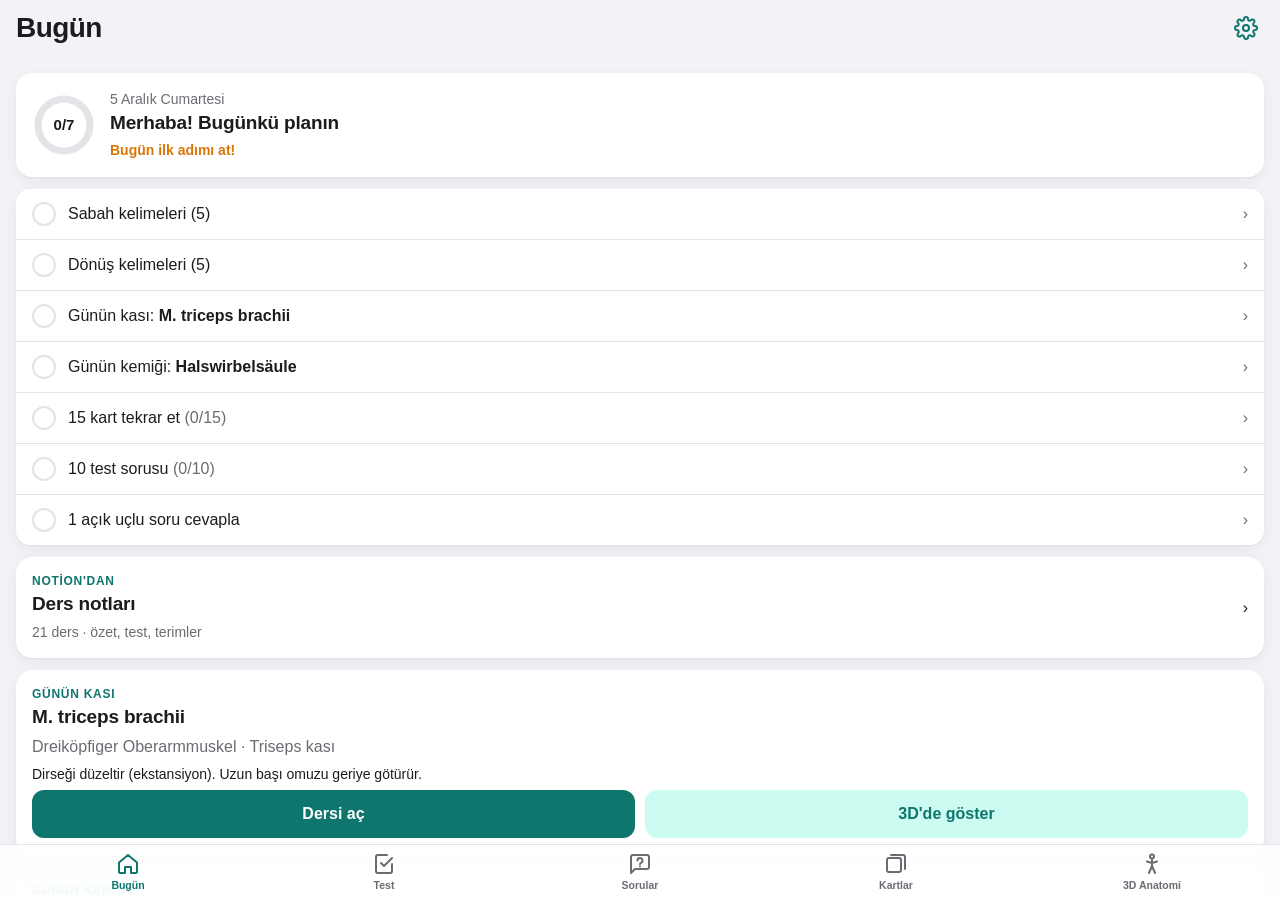
==== index.html @ 03047aaa "3D: "Noktayı bul" quiz for pelvis/hip landmarks Tap the bone where a Knochenpunkt is (or where a mus" ====
<!doctype html>
<html lang="tr">
<head>
  <meta charset="utf-8">
  <meta name="viewport" content="width=device-width, initial-scale=1, viewport-fit=cover, user-scalable=no">
  <meta http-equiv="Content-Security-Policy" content="default-src 'self'; script-src 'self' 'sha256-IMakL3k+yyH0KWQ4RUAc4AlYeCmgJV2nryHjf2/BaOg=' 'wasm-unsafe-eval'; worker-src 'self' blob:; connect-src 'self' https://api.notion.com; img-src 'self' data: blob:; style-src 'self' 'unsafe-inline'; object-src 'none'; base-uri 'none'; form-action 'none'">
  <meta name="referrer" content="no-referrer">
  <title>FizyoLern</title>
  <meta name="description" content="Günlük fizyoterapi çalışması: testler, açık uçlu sorular, kelime kartları ve 3D anatomi.">
  <meta name="theme-color" content="#0f766e">
  <meta name="apple-mobile-web-app-capable" content="yes">
  <meta name="mobile-web-app-capable" content="yes">
  <meta name="apple-mobile-web-app-status-bar-style" content="black-translucent">
  <meta name="apple-mobile-web-app-title" content="FizyoLern">
  <link rel="apple-touch-icon" href="icons/icon-180.png">
  <link rel="icon" type="image/png" href="icons/icon-192.png">
  <link rel="manifest" href="manifest.webmanifest">
  <link rel="stylesheet" href="css/style.css">
  <script type="importmap">
    { "imports": { "three": "./vendor/three.module.min.js" } }
  </script>
</head>
<body>
  <div id="app">
    <header class="topbar">
      <button class="icon-btn" id="backBtn" aria-label="Geri" hidden>
        <svg viewBox="0 0 24 24"><path d="M15 5l-7 7 7 7" /></svg>
      </button>
      <h1 id="title">Bugün</h1>
      <button class="icon-btn" id="settingsBtn" aria-label="Ayarlar">
        <svg viewBox="0 0 24 24"><circle cx="12" cy="12" r="3" /><path d="M19.4 15a1.7 1.7 0 0 0 .3 1.8l.1.1a2 2 0 1 1-2.8 2.8l-.1-.1a1.7 1.7 0 0 0-1.8-.3 1.7 1.7 0 0 0-1 1.5V21a2 2 0 1 1-4 0v-.1a1.7 1.7 0 0 0-1.1-1.5 1.7 1.7 0 0 0-1.8.3l-.1.1a2 2 0 1 1-2.8-2.8l.1-.1a1.7 1.7 0 0 0 .3-1.8 1.7 1.7 0 0 0-1.5-1H3a2 2 0 1 1 0-4h.1a1.7 1.7 0 0 0 1.5-1.1 1.7 1.7 0 0 0-.3-1.8l-.1-.1a2 2 0 1 1 2.8-2.8l.1.1a1.7 1.7 0 0 0 1.8.3H9a1.7 1.7 0 0 0 1-1.5V3a2 2 0 1 1 4 0v.1a1.7 1.7 0 0 0 1 1.5 1.7 1.7 0 0 0 1.8-.3l.1-.1a2 2 0 1 1 2.8 2.8l-.1.1a1.7 1.7 0 0 0-.3 1.8V9a1.7 1.7 0 0 0 1.5 1H21a2 2 0 1 1 0 4h-.1a1.7 1.7 0 0 0-1.5 1z" /></svg>
      </button>
    </header>

    <main id="view"></main>

    <!-- 3D-Ansicht bleibt im DOM, damit der WebGL-Kontext erhalten bleibt -->
    <section id="view3d" hidden>
      <div id="canvas3d"></div>
      <div class="hud-top">
        <div class="search-wrap">
          <input id="search3d" type="search" placeholder="Kas, kemik, eklem ara…" autocomplete="off">
          <div id="searchResults" class="search-results" hidden></div>
        </div>
        <div class="chips">
          <button class="chip on" data-layer="bone">Kemik</button>
          <button class="chip on" data-layer="muscle">Kas</button>
          <button class="chip" data-layer="joint">Eklem</button>
          <button class="chip" id="lmBtn">Noktalar</button>
          <button class="chip" id="isolateBtn">İzole</button>
          <button class="chip" id="pqBtn">🎯 Noktayı bul</button>
        </div>
        <div class="chips depth-chips">
          <span class="depth-label">Katman</span>
          <button class="chip on" data-depth="1">Yüzey</button>
          <button class="chip" data-depth="2">Orta</button>
          <button class="chip" data-depth="3">Derin</button>
        </div>
        <label class="slider">Kas opaklığı
          <input id="opacity3d" type="range" min="0" max="1" step="0.05" value="1">
        </label>
        <button class="chip focus-exit" id="focusExitBtn">← Tüm vücut</button>
      </div>
      <div class="hud-side">
        <button class="mini" data-view="front">Ön</button>
        <button class="mini" data-view="back">Arka</button>
        <button class="mini" data-view="left">Yan</button>
        <button class="mini" id="resetView">⟲</button>
      </div>
      <div id="sheet3d" class="sheet" hidden></div>
      <div id="hint3d" class="hint3d">Döndürmek için sürükle · yakınlaştırmak için iki parmak · seçmek için dokun</div>
    </section>

    <nav class="tabbar">
      <a href="#/bugun" data-tab="bugun">
        <svg viewBox="0 0 24 24"><path d="M3 10.5L12 3l9 7.5V20a1 1 0 0 1-1 1h-5v-6H9v6H4a1 1 0 0 1-1-1z" /></svg>
        <span>Bugün</span>
      </a>
      <a href="#/test" data-tab="test">
        <svg viewBox="0 0 24 24"><path d="M9 11l3 3 8-8" /><path d="M20 12v7a2 2 0 0 1-2 2H6a2 2 0 0 1-2-2V5a2 2 0 0 1 2-2h9" /></svg>
        <span>Test</span>
      </a>
      <a href="#/sorular" data-tab="sorular">
        <svg viewBox="0 0 24 24"><path d="M21 15a2 2 0 0 1-2 2H7l-4 4V5a2 2 0 0 1 2-2h14a2 2 0 0 1 2 2z" /><path d="M9.5 8.5a2.5 2.5 0 1 1 3.5 2.3c-.6.3-1 .8-1 1.5" /><path d="M12 14.5h.01" /></svg>
        <span>Sorular</span>
      </a>
      <a href="#/kartlar" data-tab="kartlar">
        <svg viewBox="0 0 24 24"><rect x="3" y="6" width="14" height="14" rx="2" /><path d="M7 3h12a2 2 0 0 1 2 2v12" /></svg>
        <span>Kartlar</span>
      </a>
      <a href="#/3d" data-tab="3d">
        <svg viewBox="0 0 24 24"><circle cx="12" cy="4.5" r="2" /><path d="M12 7v7M7 9.5l5 1.5 5-1.5M9 21l3-7 3 7" /></svg>
        <span>3D Anatomi</span>
      </a>
    </nav>
  </div>

  <script type="module" src="js/app.js"></script>
</body>
</html>
---- css/style.css ----
:root {
  --bg: #f2f2f7;
  --card: #ffffff;
  --text: #1c1c1e;
  --muted: #6b6b73;
  --line: #e3e3e8;
  --accent: #0f766e;
  --accent-soft: #ccfbf1;
  --good: #16a34a;
  --good-soft: #dcfce7;
  --bad: #dc2626;
  --bad-soft: #fee2e2;
  --warn: #d97706;
  --warn-soft: #fef3c7;
  --muscle: #b8383b;
  --bone: #c9b48a;
  --joint: #3b82f6;
  --shadow: 0 1px 2px rgba(0, 0, 0, .05), 0 4px 16px rgba(0, 0, 0, .05);
  --tabbar-h: 56px;
  --safe-b: env(safe-area-inset-bottom, 0px);
  --safe-t: env(safe-area-inset-top, 0px);
  color-scheme: light dark;
}
@media (prefers-color-scheme: dark) {
  :root {
    --bg: #000000;
    --card: #1c1c1e;
    --text: #f2f2f7;
    --muted: #98989f;
    --line: #2c2c2e;
    --accent: #2dd4bf;
    --accent-soft: #134e4a;
    --good: #4ade80;
    --good-soft: #14532d;
    --bad: #f87171;
    --bad-soft: #450a0a;
    --warn: #fbbf24;
    --warn-soft: #451a03;
    --shadow: none;
  }
}

* { box-sizing: border-box; -webkit-tap-highlight-color: transparent; }
[hidden] { display: none !important; }
html, body { margin: 0; height: 100%; background: var(--bg); color: var(--text); }
body {
  font: 16px/1.45 -apple-system, BlinkMacSystemFont, "SF Pro Text", "Segoe UI", Roboto, sans-serif;
  -webkit-font-smoothing: antialiased;
  overscroll-behavior: none;
}
button { font: inherit; color: inherit; }
#app { height: 100%; display: flex; flex-direction: column; }

/* ───── Kopfzeile ───── */
.topbar {
  display: flex; align-items: center; gap: 8px;
  padding: calc(var(--safe-t) + 8px) 16px 8px;
  background: color-mix(in srgb, var(--bg) 85%, transparent);
  backdrop-filter: blur(20px); -webkit-backdrop-filter: blur(20px);
  position: sticky; top: 0; z-index: 20;
}
.topbar h1 { flex: 1; margin: 0; font-size: 28px; font-weight: 800; letter-spacing: -.02em; }
.icon-btn { border: 0; background: none; padding: 6px; border-radius: 10px; display: grid; place-items: center; cursor: pointer; }
.icon-btn svg, .tabbar svg { width: 24px; height: 24px; fill: none; stroke: currentColor; stroke-width: 2; stroke-linecap: round; stroke-linejoin: round; }
.icon-btn { color: var(--accent); }

main#view {
  flex: 1; overflow-y: auto; -webkit-overflow-scrolling: touch;
  padding: 4px 16px calc(var(--tabbar-h) + var(--safe-b) + 24px);
}

/* ───── Tabbar ───── */
.tabbar {
  position: fixed; left: 0; right: 0; bottom: 0; z-index: 30;
  display: flex; justify-content: space-around;
  height: calc(var(--tabbar-h) + var(--safe-b)); padding-bottom: var(--safe-b);
  background: color-mix(in srgb, var(--card) 88%, transparent);
  backdrop-filter: blur(20px); -webkit-backdrop-filter: blur(20px);
  border-top: 0.5px solid var(--line);
}
.tabbar a {
  flex: 1; display: flex; flex-direction: column; align-items: center; justify-content: center; gap: 2px;
  color: var(--muted); text-decoration: none; font-size: 10.5px; font-weight: 600;
}
.tabbar a.active { color: var(--accent); }

/* ───── Karten & Elemente ───── */
.card { background: var(--card); border-radius: 16px; padding: 16px; margin: 12px 0; box-shadow: var(--shadow); }
.card h2 { margin: 0 0 4px; font-size: 19px; letter-spacing: -.01em; }
.card h3 { margin: 14px 0 4px; font-size: 13px; text-transform: uppercase; letter-spacing: .04em; color: var(--muted); }
.card p { margin: 6px 0; }
.eyebrow { font-size: 12px; font-weight: 700; text-transform: uppercase; letter-spacing: .06em; color: var(--accent); }
.muted { color: var(--muted); }
.small { font-size: 14px; }
.la { font-style: italic; color: var(--muted); }
.row { display: flex; gap: 8px; align-items: center; }
.row.wrap { flex-wrap: wrap; }
.spacer, .row .grow { flex: 1; }
.grid2 { display: grid; grid-template-columns: 1fr 1fr; gap: 10px; }

.btn {
  display: inline-flex; align-items: center; justify-content: center; gap: 6px;
  border: 0; border-radius: 12px; padding: 12px 16px; font-weight: 650; cursor: pointer;
  background: var(--accent); color: #fff; text-decoration: none; min-height: 44px;
}
@media (prefers-color-scheme: dark) { .btn { color: #042f2e; } }
.btn.block { width: 100%; }
.btn.ghost { background: var(--accent-soft); color: var(--accent); }
.btn.plain { background: var(--bg); color: var(--text); }
.btn.danger { background: var(--bad-soft); color: var(--bad); }
.btn:disabled { opacity: .45; }
.btn:active { transform: scale(.98); }

.chip, .mini {
  border: 1px solid var(--line); background: var(--card); color: var(--text);
  border-radius: 999px; padding: 6px 12px; font-size: 14px; font-weight: 600; cursor: pointer;
}
.chip.on { background: var(--accent); border-color: var(--accent); color: #fff; }
@media (prefers-color-scheme: dark) { .chip.on { color: #042f2e; } }
.chips { display: flex; gap: 6px; flex-wrap: wrap; }

.list { background: var(--card); border-radius: 14px; overflow: hidden; margin: 12px 0; box-shadow: var(--shadow); }
.list > * { display: flex; align-items: center; gap: 12px; padding: 13px 16px; border-bottom: 0.5px solid var(--line); text-decoration: none; color: inherit; background: none; border-left: 0; border-right: 0; border-top: 0; width: 100%; text-align: left; cursor: pointer; }
.list > *:last-child { border-bottom: 0; }
.list .grow { flex: 1; min-width: 0; }
.list .chev { color: var(--muted); }
.section-title { margin: 22px 4px 6px; font-size: 13px; font-weight: 700; text-transform: uppercase; letter-spacing: .05em; color: var(--muted); }

.badge { font-size: 12px; font-weight: 700; padding: 2px 8px; border-radius: 999px; background: var(--bg); color: var(--muted); white-space: nowrap; }
.badge.good { background: var(--good-soft); color: var(--good); }
.badge.bad { background: var(--bad-soft); color: var(--bad); }
.badge.warn { background: var(--warn-soft); color: var(--warn); }
.badge.muscle { background: color-mix(in srgb, var(--muscle) 18%, transparent); color: var(--muscle); }
.badge.bone { background: color-mix(in srgb, var(--bone) 30%, transparent); color: color-mix(in srgb, var(--bone) 60%, var(--text)); }
.badge.joint { background: color-mix(in srgb, var(--joint) 18%, transparent); color: var(--joint); }

/* ───── Heute ───── */
.hero { display: flex; align-items: center; gap: 14px; }
.ring { width: 64px; height: 64px; flex: none; }
.ring circle { fill: none; stroke-width: 7; }
.ring .bg { stroke: var(--line); }
.ring .fg { stroke: var(--accent); stroke-linecap: round; transition: stroke-dashoffset .6s; transform: rotate(-90deg); transform-origin: 50% 50%; }
.streak { font-size: 14px; font-weight: 700; color: var(--warn); }
.task { display: flex; align-items: center; gap: 12px; }
.check { width: 24px; height: 24px; border-radius: 50%; border: 2px solid var(--line); flex: none; display: grid; place-items: center; font-size: 14px; color: #fff; }
.check.done { background: var(--good); border-color: var(--good); }

.install { background: var(--warn-soft); color: var(--text); }

/* ───── Quiz ───── */
.progress { height: 6px; background: var(--line); border-radius: 3px; overflow: hidden; margin: 6px 0 14px; }
.progress > div { height: 100%; background: var(--accent); transition: width .3s; }
.question { font-size: 19px; font-weight: 700; line-height: 1.35; margin: 4px 0 14px; }
.opt {
  display: block; width: 100%; text-align: left; padding: 14px 16px; margin: 8px 0;
  border-radius: 14px; border: 1.5px solid var(--line); background: var(--card); cursor: pointer; font-size: 15.5px; line-height: 1.35;
}
.opt.correct { border-color: var(--good); background: var(--good-soft); }
.opt.wrong { border-color: var(--bad); background: var(--bad-soft); }
.opt:disabled { cursor: default; color: var(--text); opacity: 1; }
.explain { border-left: 3px solid var(--accent); padding: 8px 12px; background: var(--accent-soft); border-radius: 0 10px 10px 0; margin: 12px 0; font-size: 15px; }
.score { font-size: 48px; font-weight: 800; text-align: center; margin: 8px 0; }

/* ───── Offene Fragen ───── */
textarea {
  width: 100%; min-height: 160px; border-radius: 14px; border: 1.5px solid var(--line); background: var(--card);
  color: var(--text); font: inherit; padding: 12px; resize: vertical;
}
input[type=text], input[type=search], input[type=number] {
  width: 100%; border-radius: 12px; border: 1.5px solid var(--line); background: var(--card); color: var(--text);
  font: inherit; font-size: 16px; padding: 10px 12px;
}
.kw { display: inline-block; margin: 3px 4px 3px 0; padding: 3px 9px; border-radius: 999px; font-size: 13px; font-weight: 650; }
.kw.hit { background: var(--good-soft); color: var(--good); }
.kw.miss { background: var(--bad-soft); color: var(--bad); }

/* ───── Karteikarten ───── */
.flash {
  perspective: 1200px; height: 300px; margin: 14px 0; cursor: pointer;
}
.flash-inner { position: relative; width: 100%; height: 100%; transition: transform .45s; transform-style: preserve-3d; }
.flash.flipped .flash-inner { transform: rotateY(180deg); }
.face {
  position: absolute; inset: 0; backface-visibility: hidden; -webkit-backface-visibility: hidden;
  background: var(--card); border-radius: 20px; box-shadow: var(--shadow); padding: 22px;
  display: flex; flex-direction: column; align-items: center; justify-content: center; text-align: center; overflow-y: auto;
}
.face.back { transform: rotateY(180deg); }
.face .big { font-size: 26px; font-weight: 800; letter-spacing: -.01em; }
.face .sub { color: var(--muted); margin-top: 8px; font-size: 15px; }
.face .tag { position: absolute; top: 14px; left: 16px; }
.face .detail { text-align: left; font-size: 13.5px; width: 100%; }
.rate { display: grid; grid-template-columns: repeat(4, 1fr); gap: 8px; }
.rate button { border: 0; border-radius: 12px; padding: 10px 4px; font-weight: 700; font-size: 14px; cursor: pointer; }
.rate small { display: block; font-weight: 500; font-size: 11px; opacity: .75; }
.r0 { background: var(--bad-soft); color: var(--bad); }
.r1 { background: var(--warn-soft); color: var(--warn); }
.r2 { background: var(--good-soft); color: var(--good); }
.r3 { background: var(--accent-soft); color: var(--accent); }

/* ───── Lektion ───── */
.facts dt { font-size: 12px; font-weight: 700; text-transform: uppercase; letter-spacing: .05em; color: var(--muted); margin-top: 12px; }
.facts dd { margin: 2px 0 0; }
.tr-box { background: var(--accent-soft); border-radius: 12px; padding: 10px 12px; margin-top: 12px; }
.klinik { background: var(--warn-soft); border-radius: 12px; padding: 10px 12px; margin-top: 12px; }

/* ───── 3D ───── */
#view3d { position: fixed; inset: 0; bottom: calc(var(--tabbar-h) + var(--safe-b)); top: calc(var(--safe-t) + 56px); z-index: 10;
  background: radial-gradient(ellipse at 50% 35%, color-mix(in srgb, var(--card) 100%, transparent), var(--bg) 75%); }
#canvas3d { position: absolute; inset: 0; touch-action: none; }
#canvas3d canvas { display: block; }
.hud-top { position: absolute; top: 4px; left: 12px; right: 12px; display: flex; flex-direction: column; gap: 8px; pointer-events: none; }
.hud-top > * { pointer-events: auto; }
.search-wrap { position: relative; }
.search-results { position: absolute; top: 46px; left: 0; right: 0; max-height: 45vh; overflow-y: auto; z-index: 5; margin: 0; }
.slider { font-size: 12px; font-weight: 600; color: var(--muted); display: flex; align-items: center; gap: 8px; align-self: flex-start;
  background: color-mix(in srgb, var(--card) 85%, transparent); padding: 4px 10px; border-radius: 999px; }
.slider input { width: 110px; accent-color: var(--accent); }
.hud-side { position: absolute; right: 12px; top: 150px; display: flex; flex-direction: column; gap: 6px; }
.mini { padding: 6px 10px; font-size: 13px; background: color-mix(in srgb, var(--card) 88%, transparent); }
.hint3d { position: absolute; bottom: 10px; left: 0; right: 0; text-align: center; font-size: 12px; color: var(--muted); pointer-events: none; padding: 0 16px; }
.sheet {
  position: absolute; left: 8px; right: 8px; bottom: 8px; max-height: 52%; overflow-y: auto; z-index: 6;
  background: var(--card); border-radius: 18px; padding: 14px 16px; box-shadow: 0 8px 30px rgba(0, 0, 0, .25);
}
.sheet .close { position: absolute; top: 8px; right: 10px; border: 0; background: var(--bg); border-radius: 50%; width: 30px; height: 30px; cursor: pointer; }
.sheet.collapsed .more { display: none; }

.empty { text-align: center; color: var(--muted); padding: 40px 0; }
.toast { position: fixed; left: 50%; bottom: calc(var(--tabbar-h) + var(--safe-b) + 16px); transform: translateX(-50%);
  background: var(--text); color: var(--bg); padding: 10px 16px; border-radius: 999px; font-weight: 600; font-size: 14px; z-index: 50; }

/* ───── 3D: Schichten, Fokusmodus, Beschriftungen ───── */
.depth-chips { align-items: center; }
.depth-label { font-size: 12px; font-weight: 700; color: var(--muted); margin-right: 2px; }
.focus-exit { display: none; align-self: flex-start; }
body.focus3d .focus-exit { display: inline-block; }
body.focus3d .hud-top .chips, body.focus3d .hud-top .slider, body.focus3d .search-wrap { display: none; }
.dot { display: inline-block; width: 10px; height: 10px; border-radius: 50%; margin-right: 6px; vertical-align: -1px; }
.part-chip.on { background: var(--card); color: var(--text); border-color: var(--accent); box-shadow: 0 0 0 2px var(--accent) inset; }
.labels3d { position: absolute; inset: 0; pointer-events: none; overflow: hidden; }
.lbl3d { position: absolute; left: 0; top: 0; white-space: nowrap; font-size: 11px; font-weight: 700; padding: 2px 7px; border-radius: 999px;
  background: rgba(0, 0, 0, .65); color: #fff; }
.lbl3d.lbl-o { background: #16a34a; }
.lbl3d.lbl-i { background: #2563eb; }
.lbl3d.lbl-part { background: rgba(255, 255, 255, .85); color: #111; }
.lbl3d.lbl-active { outline: 2px solid var(--accent); }

/* ───── Günün kelimeleri ───── */
.big-word { font-size: 26px; font-weight: 800; letter-spacing: -.01em; line-height: 1.3; }

/* ───── Dönüş yolu: Lesemodus ───── */
.read-card { font-size: 18px; line-height: 1.5; }
.read-card .muted { font-size: 15px; margin-top: 6px; }

/* Lücke im Lückentext: nicht umbrechen, unterstrichenes Kästchen */
.gap { display: inline-block; min-width: 3.4em; height: 1.05em; vertical-align: -0.15em; border-bottom: 2.5px solid var(--accent);
  background: color-mix(in srgb, var(--accent) 12%, transparent); border-radius: 4px 4px 0 0; white-space: nowrap; }

/* ───── Knochenpunkte, Achsen, Schritt-für-Schritt-Ansicht ───── */
.lbl3d.lbl-lm { background: #9333ea; }
.lbl3d.lbl-via { background: #d97706; }
.lbl3d.lbl-axis { color: #fff; }
.badge.landmark { background: color-mix(in srgb, #9333ea 18%, transparent); color: #9333ea; }
.stepper { display: flex; align-items: center; gap: 8px; margin: -2px 30px 8px 0; }
.stepper .count { flex: 1; text-align: center; font-weight: 700; font-size: 13px; }
.stepper .chip:disabled { opacity: .35; }
.legend { display: grid; gap: 6px; margin-top: 10px; }
.legend button { display: flex; align-items: center; gap: 4px; text-align: left; background: none; border: 0; padding: 4px 0; color: var(--text); font: inherit; font-size: 14px; }
.sheet.pq-end { max-height: 72%; }
.pq-fb { margin-top: 8px; padding: 8px 10px; border-radius: 12px; font-size: 14px; }
.pq-fb.ok { background: var(--good-soft); color: var(--good); }
.pq-fb.bad { background: var(--bad-soft); color: var(--bad); }
.pq-fb.ok .muted { color: inherit; opacity: .8; }
.lm-list { display: flex; flex-wrap: wrap; gap: 6px; margin-top: 6px; }
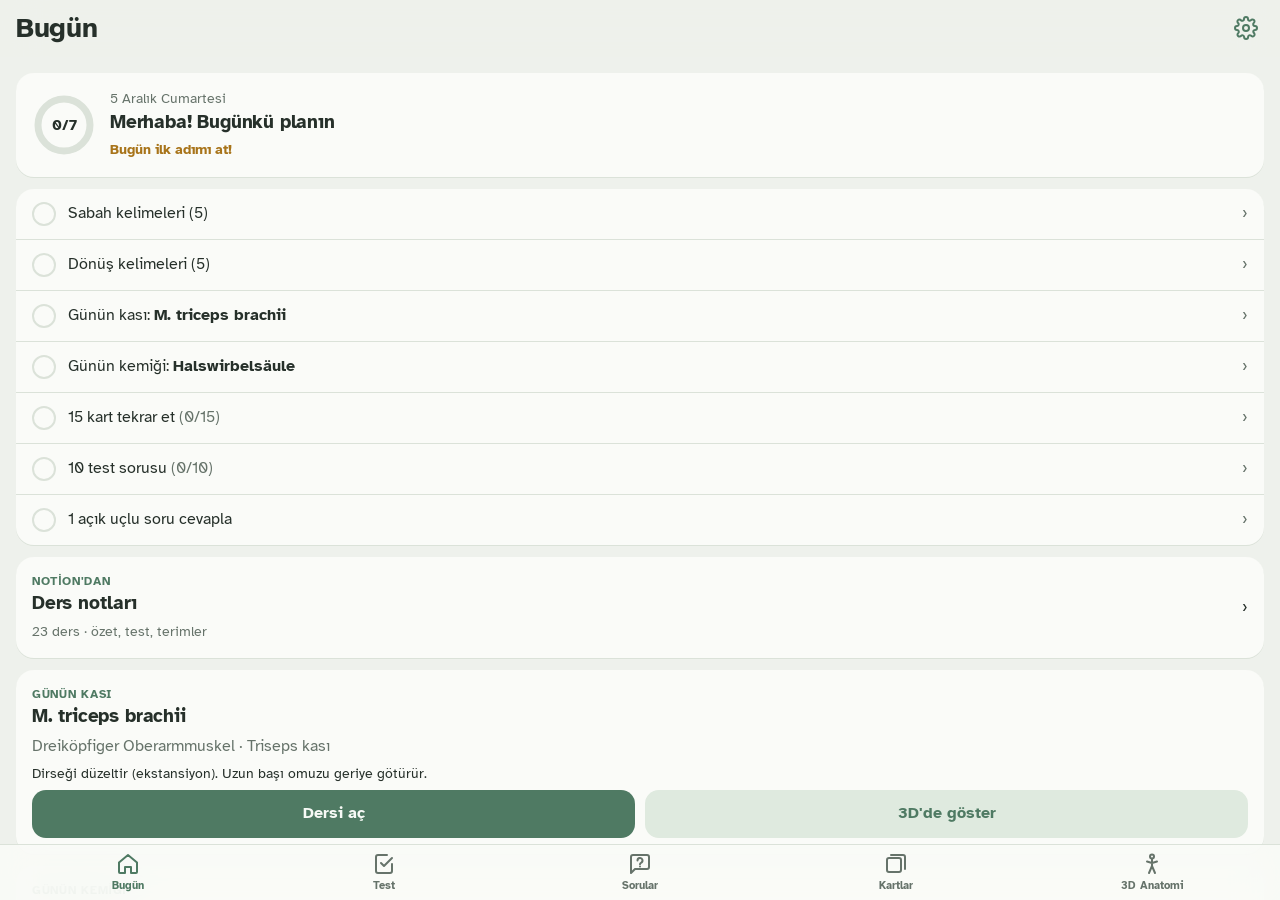
==== commit df9d43ec: "New calm theme "Adaçayı": sage colors, Atkinson Hyperlegible font (bundled, offline), flat icon, new" ====
--- a/index.html
+++ b/index.html
@@ -2,12 +2,13 @@
 <html lang="tr">
 <head>
   <meta charset="utf-8">
-  <meta name="viewport" content="width=device-width, initial-scale=1, viewport-fit=cover, user-scalable=no">
+  <meta name="viewport" content="width=device-width, initial-scale=1, viewport-fit=cover">
   <meta http-equiv="Content-Security-Policy" content="default-src 'self'; script-src 'self' 'sha256-IMakL3k+yyH0KWQ4RUAc4AlYeCmgJV2nryHjf2/BaOg=' 'wasm-unsafe-eval'; worker-src 'self' blob:; connect-src 'self' https://api.notion.com; img-src 'self' data: blob:; style-src 'self' 'unsafe-inline'; object-src 'none'; base-uri 'none'; form-action 'none'">
   <meta name="referrer" content="no-referrer">
   <title>FizyoLern</title>
   <meta name="description" content="Günlük fizyoterapi çalışması: testler, açık uçlu sorular, kelime kartları ve 3D anatomi.">
-  <meta name="theme-color" content="#0f766e">
+  <meta name="theme-color" content="#eef1ec" media="(prefers-color-scheme: light)">
+  <meta name="theme-color" content="#18201b" media="(prefers-color-scheme: dark)">
   <meta name="apple-mobile-web-app-capable" content="yes">
   <meta name="mobile-web-app-capable" content="yes">
   <meta name="apple-mobile-web-app-status-bar-style" content="black-translucent">
@@ -23,11 +24,11 @@
 <body>
   <div id="app">
     <header class="topbar">
-      <button class="icon-btn" id="backBtn" aria-label="Geri" hidden>
+      <button class="icon-btn" id="backBtn" aria-label="Geri" data-i18n-aria="aria.back" hidden>
         <svg viewBox="0 0 24 24"><path d="M15 5l-7 7 7 7" /></svg>
       </button>
       <h1 id="title">Bugün</h1>
-      <button class="icon-btn" id="settingsBtn" aria-label="Ayarlar">
+      <button class="icon-btn" id="settingsBtn" aria-label="Ayarlar" data-i18n-aria="route.ayarlar">
         <svg viewBox="0 0 24 24"><circle cx="12" cy="12" r="3" /><path d="M19.4 15a1.7 1.7 0 0 0 .3 1.8l.1.1a2 2 0 1 1-2.8 2.8l-.1-.1a1.7 1.7 0 0 0-1.8-.3 1.7 1.7 0 0 0-1 1.5V21a2 2 0 1 1-4 0v-.1a1.7 1.7 0 0 0-1.1-1.5 1.7 1.7 0 0 0-1.8.3l-.1.1a2 2 0 1 1-2.8-2.8l.1-.1a1.7 1.7 0 0 0 .3-1.8 1.7 1.7 0 0 0-1.5-1H3a2 2 0 1 1 0-4h.1a1.7 1.7 0 0 0 1.5-1.1 1.7 1.7 0 0 0-.3-1.8l-.1-.1a2 2 0 1 1 2.8-2.8l.1.1a1.7 1.7 0 0 0 1.8.3H9a1.7 1.7 0 0 0 1-1.5V3a2 2 0 1 1 4 0v.1a1.7 1.7 0 0 0 1 1.5 1.7 1.7 0 0 0 1.8-.3l.1-.1a2 2 0 1 1 2.8 2.8l-.1.1a1.7 1.7 0 0 0-.3 1.8V9a1.7 1.7 0 0 0 1.5 1H21a2 2 0 1 1 0 4h-.1a1.7 1.7 0 0 0-1.5 1z" /></svg>
       </button>
     </header>
@@ -39,58 +40,58 @@
       <div id="canvas3d"></div>
       <div class="hud-top">
         <div class="search-wrap">
-          <input id="search3d" type="search" placeholder="Kas, kemik, eklem ara…" autocomplete="off">
+          <input id="search3d" type="search" placeholder="Kas, kemik, eklem ara…" data-i18n-placeholder="hud.search" autocomplete="off">
           <div id="searchResults" class="search-results" hidden></div>
         </div>
         <div class="chips">
-          <button class="chip on" data-layer="bone">Kemik</button>
-          <button class="chip on" data-layer="muscle">Kas</button>
-          <button class="chip" data-layer="joint">Eklem</button>
-          <button class="chip" id="lmBtn">Noktalar</button>
-          <button class="chip" id="isolateBtn">İzole</button>
-          <button class="chip" id="pqBtn">🎯 Noktayı bul</button>
+          <button class="chip on" data-layer="bone" data-i18n="kind.bone">Kemik</button>
+          <button class="chip on" data-layer="muscle" data-i18n="kind.muscle">Kas</button>
+          <button class="chip" data-layer="joint" data-i18n="kind.joint">Eklem</button>
+          <button class="chip" id="lmBtn" data-i18n="hud.points">Noktalar</button>
+          <button class="chip" id="isolateBtn" data-i18n="hud.isolate">İzole</button>
+          <button class="chip" id="pqBtn" data-i18n="pq.title">🎯 Noktayı bul</button>
         </div>
         <div class="chips depth-chips">
-          <span class="depth-label">Katman</span>
-          <button class="chip on" data-depth="1">Yüzey</button>
-          <button class="chip" data-depth="2">Orta</button>
-          <button class="chip" data-depth="3">Derin</button>
+          <span class="depth-label" data-i18n="hud.layer">Katman</span>
+          <button class="chip on" data-depth="1" data-i18n="hud.surface">Yüzey</button>
+          <button class="chip" data-depth="2" data-i18n="hud.middle">Orta</button>
+          <button class="chip" data-depth="3" data-i18n="hud.deep">Derin</button>
         </div>
-        <label class="slider">Kas opaklığı
+        <label class="slider"><span data-i18n="hud.opacity">Kas opaklığı</span>
           <input id="opacity3d" type="range" min="0" max="1" step="0.05" value="1">
         </label>
-        <button class="chip focus-exit" id="focusExitBtn">← Tüm vücut</button>
+        <button class="chip focus-exit" id="focusExitBtn" data-i18n="hud.exit">← Tüm vücut</button>
       </div>
       <div class="hud-side">
-        <button class="mini" data-view="front">Ön</button>
-        <button class="mini" data-view="back">Arka</button>
-        <button class="mini" data-view="left">Yan</button>
-        <button class="mini" id="resetView">⟲</button>
+        <button class="mini" data-view="front" data-i18n="hud.front">Ön</button>
+        <button class="mini" data-view="back" data-i18n="hud.back">Arka</button>
+        <button class="mini" data-view="left" data-i18n="hud.side">Yan</button>
+        <button class="mini" id="resetView" aria-label="Görünümü sıfırla" data-i18n-aria="hud.reset">⟲</button>
       </div>
       <div id="sheet3d" class="sheet" hidden></div>
-      <div id="hint3d" class="hint3d">Döndürmek için sürükle · yakınlaştırmak için iki parmak · seçmek için dokun</div>
+      <div id="hint3d" class="hint3d" data-i18n="h3d.hint">Döndürmek için sürükle · yakınlaştırmak için iki parmak · seçmek için dokun</div>
     </section>
 
     <nav class="tabbar">
       <a href="#/bugun" data-tab="bugun">
         <svg viewBox="0 0 24 24"><path d="M3 10.5L12 3l9 7.5V20a1 1 0 0 1-1 1h-5v-6H9v6H4a1 1 0 0 1-1-1z" /></svg>
-        <span>Bugün</span>
+        <span data-i18n="route.bugun">Bugün</span>
       </a>
       <a href="#/test" data-tab="test">
         <svg viewBox="0 0 24 24"><path d="M9 11l3 3 8-8" /><path d="M20 12v7a2 2 0 0 1-2 2H6a2 2 0 0 1-2-2V5a2 2 0 0 1 2-2h9" /></svg>
-        <span>Test</span>
+        <span data-i18n="route.test">Test</span>
       </a>
       <a href="#/sorular" data-tab="sorular">
         <svg viewBox="0 0 24 24"><path d="M21 15a2 2 0 0 1-2 2H7l-4 4V5a2 2 0 0 1 2-2h14a2 2 0 0 1 2 2z" /><path d="M9.5 8.5a2.5 2.5 0 1 1 3.5 2.3c-.6.3-1 .8-1 1.5" /><path d="M12 14.5h.01" /></svg>
-        <span>Sorular</span>
+        <span data-i18n="tab.sorular">Sorular</span>
       </a>
       <a href="#/kartlar" data-tab="kartlar">
         <svg viewBox="0 0 24 24"><rect x="3" y="6" width="14" height="14" rx="2" /><path d="M7 3h12a2 2 0 0 1 2 2v12" /></svg>
-        <span>Kartlar</span>
+        <span data-i18n="route.kartlar">Kartlar</span>
       </a>
       <a href="#/3d" data-tab="3d">
         <svg viewBox="0 0 24 24"><circle cx="12" cy="4.5" r="2" /><path d="M12 7v7M7 9.5l5 1.5 5-1.5M9 21l3-7 3 7" /></svg>
-        <span>3D Anatomi</span>
+        <span data-i18n="route.3d">3D Anatomi</span>
       </a>
     </nav>
   </div>
--- a/css/style.css
+++ b/css/style.css
@@ -1,21 +1,32 @@
+/* Thema „Adaçayı“: ruhiges Salbeigrün, gebrochenes Weiß, gut lesbare Schrift (Atkinson Hyperlegible, OFL – fonts/OFL.txt) */
+@font-face { font-family: 'Atkinson Hyperlegible'; font-style: normal; font-weight: 400; font-display: swap;
+  src: url('../fonts/atkinson-hyperlegible-latin-400-normal.woff2') format('woff2'); unicode-range: U+0000-00FF,U+0131,U+0152-0153,U+02BB-02BC,U+02C6,U+02DA,U+02DC,U+0304,U+0308,U+0329,U+2000-206F,U+20AC,U+2122,U+2191,U+2193,U+2212,U+2215,U+FEFF,U+FFFD; }
+@font-face { font-family: 'Atkinson Hyperlegible'; font-style: normal; font-weight: 400; font-display: swap;
+  src: url('../fonts/atkinson-hyperlegible-latin-ext-400-normal.woff2') format('woff2'); unicode-range: U+0100-02BA,U+02BD-02C5,U+02C7-02CC,U+02CE-02D7,U+02DD-02FF,U+0304,U+0308,U+0329,U+1D00-1DBF,U+1E00-1E9F,U+1EF2-1EFF,U+2020,U+20A0-20AB,U+20AD-20C0,U+2113,U+2C60-2C7F,U+A720-A7FF; }
+@font-face { font-family: 'Atkinson Hyperlegible'; font-style: normal; font-weight: 700; font-display: swap;
+  src: url('../fonts/atkinson-hyperlegible-latin-700-normal.woff2') format('woff2'); unicode-range: U+0000-00FF,U+0131,U+0152-0153,U+02BB-02BC,U+02C6,U+02DA,U+02DC,U+0304,U+0308,U+0329,U+2000-206F,U+20AC,U+2122,U+2191,U+2193,U+2212,U+2215,U+FEFF,U+FFFD; }
+@font-face { font-family: 'Atkinson Hyperlegible'; font-style: normal; font-weight: 700; font-display: swap;
+  src: url('../fonts/atkinson-hyperlegible-latin-ext-700-normal.woff2') format('woff2'); unicode-range: U+0100-02BA,U+02BD-02C5,U+02C7-02CC,U+02CE-02D7,U+02DD-02FF,U+0304,U+0308,U+0329,U+1D00-1DBF,U+1E00-1E9F,U+1EF2-1EFF,U+2020,U+20A0-20AB,U+20AD-20C0,U+2113,U+2C60-2C7F,U+A720-A7FF; }
+
 :root {
-  --bg: #f2f2f7;
-  --card: #ffffff;
-  --text: #1c1c1e;
-  --muted: #6b6b73;
-  --line: #e3e3e8;
-  --accent: #0f766e;
-  --accent-soft: #ccfbf1;
-  --good: #16a34a;
-  --good-soft: #dcfce7;
-  --bad: #dc2626;
-  --bad-soft: #fee2e2;
-  --warn: #d97706;
-  --warn-soft: #fef3c7;
+  --bg: #eef1ec;
+  --card: #fafbf8;
+  --text: #26302a;
+  --muted: #66736a;
+  --line: #dbe2d9;
+  --accent: #4f7a63;
+  --accent-soft: #dfeadf;
+  --on-accent: #f7faf6;
+  --good: #3f7d55;
+  --good-soft: #dfeee2;
+  --bad: #b4513f;
+  --bad-soft: #f6e3dd;
+  --warn: #a8741a;
+  --warn-soft: #f5ead3;
   --muscle: #b8383b;
   --bone: #c9b48a;
   --joint: #3b82f6;
-  --shadow: 0 1px 2px rgba(0, 0, 0, .05), 0 4px 16px rgba(0, 0, 0, .05);
+  --shadow: 0 1px 0 #dbe2d9;
   --tabbar-h: 56px;
   --safe-b: env(safe-area-inset-bottom, 0px);
   --safe-t: env(safe-area-inset-top, 0px);
@@ -23,19 +34,20 @@
 }
 @media (prefers-color-scheme: dark) {
   :root {
-    --bg: #000000;
-    --card: #1c1c1e;
-    --text: #f2f2f7;
-    --muted: #98989f;
-    --line: #2c2c2e;
-    --accent: #2dd4bf;
-    --accent-soft: #134e4a;
-    --good: #4ade80;
-    --good-soft: #14532d;
-    --bad: #f87171;
-    --bad-soft: #450a0a;
-    --warn: #fbbf24;
-    --warn-soft: #451a03;
+    --bg: #18201b;
+    --card: #212b25;
+    --text: #e3ebe4;
+    --muted: #96a59a;
+    --line: #2f3b33;
+    --accent: #8dbb9f;
+    --accent-soft: #263a2e;
+    --on-accent: #18201b;
+    --good: #8dc79f;
+    --good-soft: #233a2b;
+    --bad: #e3907e;
+    --bad-soft: #3d2420;
+    --warn: #e0b56a;
+    --warn-soft: #3a2f1b;
     --shadow: none;
   }
 }
@@ -44,7 +56,7 @@
 [hidden] { display: none !important; }
 html, body { margin: 0; height: 100%; background: var(--bg); color: var(--text); }
 body {
-  font: 16px/1.45 -apple-system, BlinkMacSystemFont, "SF Pro Text", "Segoe UI", Roboto, sans-serif;
+  font: 16px/1.45 "Atkinson Hyperlegible", -apple-system, BlinkMacSystemFont, "Segoe UI", Roboto, sans-serif;
   -webkit-font-smoothing: antialiased;
   overscroll-behavior: none;
 }
@@ -59,7 +71,7 @@
   backdrop-filter: blur(20px); -webkit-backdrop-filter: blur(20px);
   position: sticky; top: 0; z-index: 20;
 }
-.topbar h1 { flex: 1; margin: 0; font-size: 28px; font-weight: 800; letter-spacing: -.02em; }
+.topbar h1 { flex: 1; margin: 0; font-size: 28px; font-weight: 700; letter-spacing: -.01em; }
 .icon-btn { border: 0; background: none; padding: 6px; border-radius: 10px; display: grid; place-items: center; cursor: pointer; }
 .icon-btn svg, .tabbar svg { width: 24px; height: 24px; fill: none; stroke: currentColor; stroke-width: 2; stroke-linecap: round; stroke-linejoin: round; }
 .icon-btn { color: var(--accent); }
@@ -85,7 +97,7 @@
 .tabbar a.active { color: var(--accent); }
 
 /* ───── Karten & Elemente ───── */
-.card { background: var(--card); border-radius: 16px; padding: 16px; margin: 12px 0; box-shadow: var(--shadow); }
+.card { background: var(--card); border-radius: 18px; padding: 16px; margin: 12px 0; box-shadow: var(--shadow); }
 .card h2 { margin: 0 0 4px; font-size: 19px; letter-spacing: -.01em; }
 .card h3 { margin: 14px 0 4px; font-size: 13px; text-transform: uppercase; letter-spacing: .04em; color: var(--muted); }
 .card p { margin: 6px 0; }
@@ -100,10 +112,9 @@
 
 .btn {
   display: inline-flex; align-items: center; justify-content: center; gap: 6px;
-  border: 0; border-radius: 12px; padding: 12px 16px; font-weight: 650; cursor: pointer;
-  background: var(--accent); color: #fff; text-decoration: none; min-height: 44px;
-}
-@media (prefers-color-scheme: dark) { .btn { color: #042f2e; } }
+  border: 0; border-radius: 14px; padding: 12px 16px; font-weight: 700; cursor: pointer;
+  background: var(--accent); color: var(--on-accent); text-decoration: none; min-height: 44px;
+}
 .btn.block { width: 100%; }
 .btn.ghost { background: var(--accent-soft); color: var(--accent); }
 .btn.plain { background: var(--bg); color: var(--text); }
@@ -115,11 +126,10 @@
   border: 1px solid var(--line); background: var(--card); color: var(--text);
   border-radius: 999px; padding: 6px 12px; font-size: 14px; font-weight: 600; cursor: pointer;
 }
-.chip.on { background: var(--accent); border-color: var(--accent); color: #fff; }
-@media (prefers-color-scheme: dark) { .chip.on { color: #042f2e; } }
+.chip.on { background: var(--accent); border-color: var(--accent); color: var(--on-accent); }
 .chips { display: flex; gap: 6px; flex-wrap: wrap; }
 
-.list { background: var(--card); border-radius: 14px; overflow: hidden; margin: 12px 0; box-shadow: var(--shadow); }
+.list { background: var(--card); border-radius: 18px; overflow: hidden; margin: 12px 0; box-shadow: var(--shadow); }
 .list > * { display: flex; align-items: center; gap: 12px; padding: 13px 16px; border-bottom: 0.5px solid var(--line); text-decoration: none; color: inherit; background: none; border-left: 0; border-right: 0; border-top: 0; width: 100%; text-align: left; cursor: pointer; }
 .list > *:last-child { border-bottom: 0; }
 .list .grow { flex: 1; min-width: 0; }
@@ -142,7 +152,7 @@
 .ring .fg { stroke: var(--accent); stroke-linecap: round; transition: stroke-dashoffset .6s; transform: rotate(-90deg); transform-origin: 50% 50%; }
 .streak { font-size: 14px; font-weight: 700; color: var(--warn); }
 .task { display: flex; align-items: center; gap: 12px; }
-.check { width: 24px; height: 24px; border-radius: 50%; border: 2px solid var(--line); flex: none; display: grid; place-items: center; font-size: 14px; color: #fff; }
+.check { width: 24px; height: 24px; border-radius: 50%; border: 2px solid var(--line); flex: none; display: grid; place-items: center; font-size: 14px; color: var(--on-accent); }
 .check.done { background: var(--good); border-color: var(--good); }
 
 .install { background: var(--warn-soft); color: var(--text); }
@@ -166,7 +176,7 @@
   width: 100%; min-height: 160px; border-radius: 14px; border: 1.5px solid var(--line); background: var(--card);
   color: var(--text); font: inherit; padding: 12px; resize: vertical;
 }
-input[type=text], input[type=search], input[type=number] {
+input[type=text], input[type=search], input[type=number], input[type=password] {
   width: 100%; border-radius: 12px; border: 1.5px solid var(--line); background: var(--card); color: var(--text);
   font: inherit; font-size: 16px; padding: 10px 12px;
 }
@@ -190,6 +200,10 @@
 .face .sub { color: var(--muted); margin-top: 8px; font-size: 15px; }
 .face .tag { position: absolute; top: 14px; left: 16px; }
 .face .detail { text-align: left; font-size: 13.5px; width: 100%; }
+/* Ters kartlar: lange Muskellisten oben beginnen (zentriert würde der Anfang beim Scrollen abgeschnitten) */
+.face.back.multi { justify-content: flex-start; }
+.rv-list { margin: 8px 0; padding-left: 20px; line-height: 1.45; }
+.rv-pick { display: flex; flex-wrap: wrap; gap: 6px; margin-bottom: 10px; }
 .rate { display: grid; grid-template-columns: repeat(4, 1fr); gap: 8px; }
 .rate button { border: 0; border-radius: 12px; padding: 10px 4px; font-weight: 700; font-size: 14px; cursor: pointer; }
 .rate small { display: block; font-weight: 500; font-size: 11px; opacity: .75; }
@@ -273,3 +287,71 @@
 .pq-fb.bad { background: var(--bad-soft); color: var(--bad); }
 .pq-fb.ok .muted { color: inherit; opacity: .8; }
 .lm-list { display: flex; flex-wrap: wrap; gap: 6px; margin-top: 6px; }
+/* ───── Sınav geri sayımı + Deneme sınavı ───── */
+.exam-card.soon { border: 2px solid var(--warn); }
+.exam-card h2 { margin: 2px 0; }
+.list > button { font: inherit; color: var(--text); }
+.mock-head { position: sticky; top: 0; z-index: 2; background: var(--bg); padding: 4px 0; }
+.mock-timer { font-weight: 800; font-variant-numeric: tabular-nums; font-size: 17px; }
+.mock-timer.low { color: var(--bad); }
+.mock-nav { display: grid; grid-template-columns: repeat(9, 1fr); gap: 5px; margin-top: 6px; }
+.mock-nav button { aspect-ratio: 1; min-width: 0; border-radius: 9px; border: 1.5px solid var(--line); background: var(--card); color: var(--text); font: inherit; font-size: 13px; font-weight: 700; padding: 0; cursor: pointer; }
+.mock-nav button.open { border-style: dashed; }
+.mock-nav button.done { background: var(--accent-soft); border-color: var(--accent); }
+.mock-nav button.on { outline: 2.5px solid var(--accent); outline-offset: 1px; }
+.opt.picked { border-color: var(--accent); background: var(--accent-soft); color: var(--text); }
+.mock-topic { margin: 8px 0; }
+.mock-topic .progress { margin: 4px 0 0; }
+
+/* Sözlü sınav + 🔊 Aussprache */
+.say-btn { display: inline-flex; align-items: center; justify-content: center; width: 32px; height: 32px; min-width: 32px; padding: 0; margin-left: 4px;
+  border: 0; border-radius: 999px; background: var(--accent-soft); font-size: 15px; line-height: 1; vertical-align: middle; cursor: pointer; }
+.say-btn.off { opacity: .4; }
+.face .say-btn { margin: 10px auto 0; }
+.examiner { background: var(--card); border-radius: 16px; padding: 14px; margin: 10px 0; border-left: 4px solid var(--accent); }
+.examiner-who { font-weight: 750; font-size: 14px; color: var(--muted); }
+.examiner-q { font-size: 18px; font-weight: 650; margin-top: 6px; line-height: 1.4; }
+.kw.half { background: var(--warn-soft); color: var(--warn); }
+.btn.rec { background: var(--bad-soft); color: var(--bad); animation: recPulse 1.2s ease-in-out infinite; }
+@keyframes recPulse { 50% { opacity: .65; } }
+
+/* ───── Vaka çalışması (Befund-Trainer) ───── */
+.case-steps { display: flex; gap: 4px; margin: 4px 0 2px; }
+.case-steps span { flex: 1; min-width: 0; text-align: center; font-size: 11px; font-weight: 700; padding: 5px 2px; border-radius: 8px;
+  background: var(--card); color: var(--muted); white-space: nowrap; overflow: hidden; text-overflow: ellipsis; }
+.case-steps span.done { background: var(--accent-soft); color: var(--accent); }
+.case-steps span.on { background: var(--accent); color: var(--on-accent); }
+.case-text { line-height: 1.5; }
+.card details, details.card { cursor: default; }
+details.card > summary { cursor: pointer; list-style-position: inside; }
+details.card[open] > summary { margin-bottom: 6px; }
+.finding ul { margin: 8px 0 4px; padding-left: 20px; }
+.finding li { margin: 3px 0; }
+.case-ta { min-height: 84px; margin-top: 6px; font-size: 16px; }
+.case-mine { margin: 8px 0 0; padding: 8px 10px; border-radius: 10px; background: var(--bg); white-space: pre-wrap; }
+
+/* Landmark-Quiz: Ansicht-Knöpfe verdecken sonst Punkte am Rand */
+body.pq3d .hud-side { display: none; }
+/* Mindestgröße für Fingerziele (≈ 40 px) */
+.say-btn { min-width: 40px; min-height: 40px; }
+.close { min-width: 40px; min-height: 40px; }
+details > summary { min-height: 40px; display: flex; align-items: center; }
+.say-btn { width: 40px; height: 40px; flex-shrink: 0; }
+
+/* Checkliste (Lernziele): Abschnitte aufklappbar, 4 Stufen je Ziel, Fingerziele ≥ 40 px */
+.ck-link { text-decoration: none; color: inherit; margin: 6px 0; padding: 12px 16px; }
+.ck-bar { height: 8px; border-radius: 999px; background: var(--bg); overflow: hidden; margin: 10px 0 6px; }
+.ck-bar > div { height: 100%; background: var(--accent); }
+details.ck-sec { background: var(--card); border-radius: 14px; margin: 12px 0; box-shadow: var(--shadow); overflow: hidden; }
+details.ck-sec > summary { gap: 10px; padding: 12px 16px; cursor: pointer; font-weight: 700; list-style: none; }
+details.ck-sec > summary::-webkit-details-marker { display: none; }
+details.ck-sec > summary::before { content: '›'; color: var(--muted); transition: transform .2s; }
+details.ck-sec[open] > summary::before { transform: rotate(90deg); }
+.ck-item { border-top: 0.5px solid var(--line); padding: 10px 12px 12px 16px; }
+.ck-item.todo .ck-text > span[lang] { opacity: .55; }
+.ck-text { display: block; width: 100%; text-align: left; background: none; border: 0; padding: 4px 0; color: inherit; font: inherit; cursor: pointer; min-height: 40px; }
+.ck-meta { display: flex; flex-wrap: wrap; gap: 6px 10px; align-items: center; margin-top: 6px; }
+.ck-rate { display: grid; grid-template-columns: repeat(4, 1fr); gap: 6px; margin-top: 8px; }
+.ck-lv { min-height: 42px; border-radius: 12px; border: 1px solid var(--line); background: var(--bg); font-size: 22px; cursor: pointer; filter: grayscale(.6); opacity: .75; }
+.ck-lv.on { border-color: var(--accent); background: var(--accent-soft); filter: none; opacity: 1; box-shadow: 0 0 0 2px var(--accent) inset; }
+.ck-more { margin-top: 10px; display: grid; gap: 8px; }
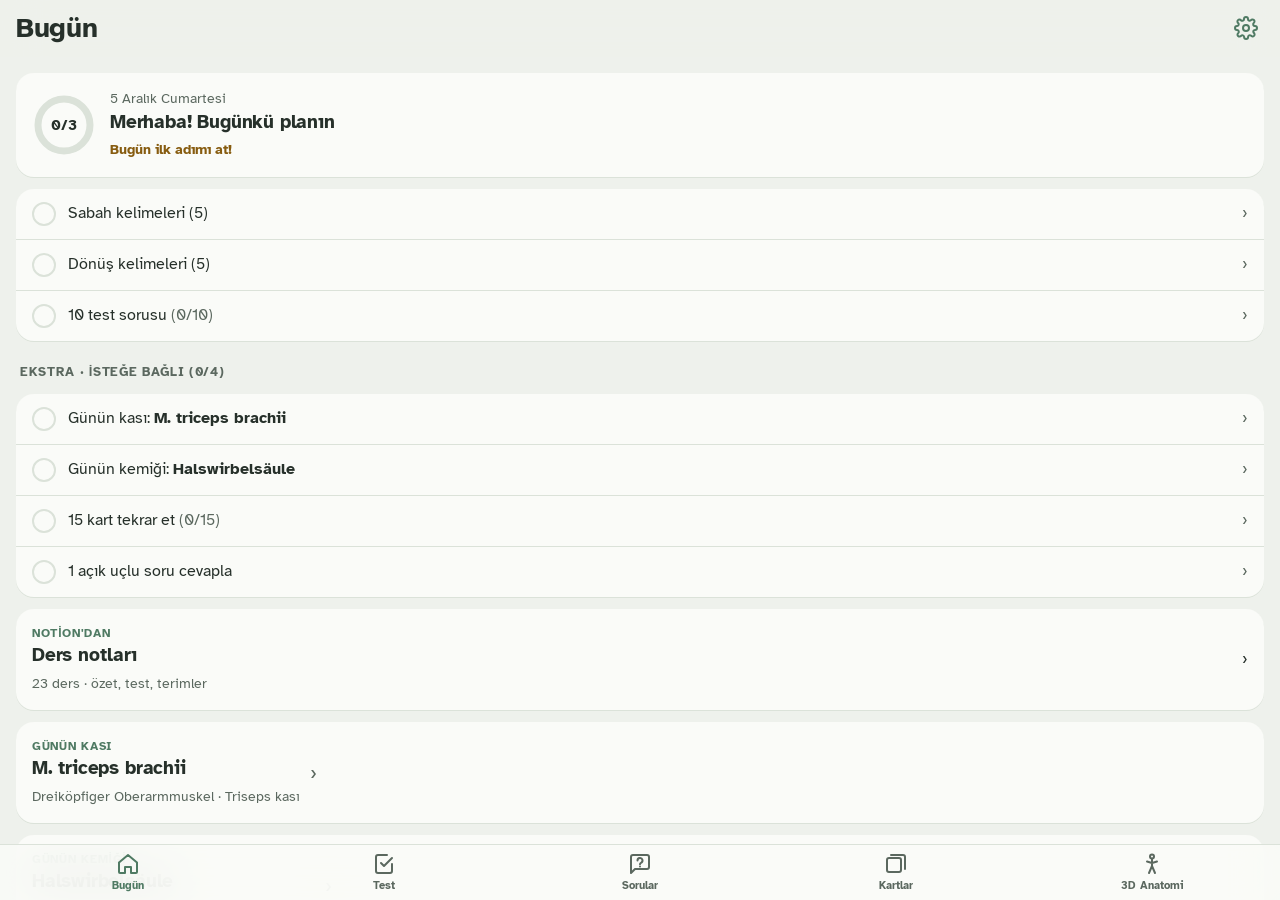
==== commit 5f07cbcd: "Bugün: required vs optional tasks (ring counts required only), muscle/bone of the day as folded card" ====
--- a/index.html
+++ b/index.html
@@ -50,7 +50,9 @@
           <button class="chip" id="lmBtn" data-i18n="hud.points">Noktalar</button>
           <button class="chip" id="isolateBtn" data-i18n="hud.isolate">İzole</button>
           <button class="chip" id="pqBtn" data-i18n="pq.title">🎯 Noktayı bul</button>
+          <button class="chip" id="moreBtn" data-i18n="hud.more">🎚 Katman</button>
         </div>
+        <div class="hud-more" id="hudMore" hidden>
         <div class="chips depth-chips">
           <span class="depth-label" data-i18n="hud.layer">Katman</span>
           <button class="chip on" data-depth="1" data-i18n="hud.surface">Yüzey</button>
@@ -60,6 +62,7 @@
         <label class="slider"><span data-i18n="hud.opacity">Kas opaklığı</span>
           <input id="opacity3d" type="range" min="0" max="1" step="0.05" value="1">
         </label>
+        </div>
         <button class="chip focus-exit" id="focusExitBtn" data-i18n="hud.exit">← Tüm vücut</button>
       </div>
       <div class="hud-side">
@@ -85,6 +88,10 @@
         <svg viewBox="0 0 24 24"><path d="M21 15a2 2 0 0 1-2 2H7l-4 4V5a2 2 0 0 1 2-2h14a2 2 0 0 1 2 2z" /><path d="M9.5 8.5a2.5 2.5 0 1 1 3.5 2.3c-.6.3-1 .8-1 1.5" /><path d="M12 14.5h.01" /></svg>
         <span data-i18n="tab.sorular">Sorular</span>
       </a>
+      <a href="#/sinav" data-tab="sinav" id="sinavTab" hidden>
+        <svg viewBox="0 0 24 24"><circle cx="12" cy="12" r="9" /><circle cx="12" cy="12" r="5" /><circle cx="12" cy="12" r="1" /></svg>
+        <span data-i18n="tab.sinav">Sınav</span>
+      </a>
       <a href="#/kartlar" data-tab="kartlar">
         <svg viewBox="0 0 24 24"><rect x="3" y="6" width="14" height="14" rx="2" /><path d="M7 3h12a2 2 0 0 1 2 2v12" /></svg>
         <span data-i18n="route.kartlar">Kartlar</span>
--- a/css/style.css
+++ b/css/style.css
@@ -12,7 +12,7 @@
   --bg: #eef1ec;
   --card: #fafbf8;
   --text: #26302a;
-  --muted: #66736a;
+  --muted: #5b685f;
   --line: #dbe2d9;
   --accent: #4f7a63;
   --accent-soft: #dfeadf;
@@ -21,7 +21,7 @@
   --good-soft: #dfeee2;
   --bad: #b4513f;
   --bad-soft: #f6e3dd;
-  --warn: #a8741a;
+  --warn: #875c10;
   --warn-soft: #f5ead3;
   --muscle: #b8383b;
   --bone: #c9b48a;
@@ -95,6 +95,9 @@
   color: var(--muted); text-decoration: none; font-size: 10.5px; font-weight: 600;
 }
 .tabbar a.active { color: var(--accent); }
+.tabbar a[hidden] { display: none; }
+.list a.pr-now { box-shadow: inset 3px 0 0 var(--accent); }
+.list .progress { margin-top: 6px; }
 
 /* ───── Karten & Elemente ───── */
 .card { background: var(--card); border-radius: 18px; padding: 16px; margin: 12px 0; box-shadow: var(--shadow); }
@@ -140,9 +143,9 @@
 .badge.good { background: var(--good-soft); color: var(--good); }
 .badge.bad { background: var(--bad-soft); color: var(--bad); }
 .badge.warn { background: var(--warn-soft); color: var(--warn); }
-.badge.muscle { background: color-mix(in srgb, var(--muscle) 18%, transparent); color: var(--muscle); }
-.badge.bone { background: color-mix(in srgb, var(--bone) 30%, transparent); color: color-mix(in srgb, var(--bone) 60%, var(--text)); }
-.badge.joint { background: color-mix(in srgb, var(--joint) 18%, transparent); color: var(--joint); }
+.badge.muscle { background: color-mix(in srgb, var(--muscle) 18%, transparent); color: color-mix(in srgb, var(--muscle) 50%, var(--text)); }
+.badge.bone { background: color-mix(in srgb, var(--bone) 30%, transparent); color: color-mix(in srgb, var(--bone) 35%, var(--text)); }
+.badge.joint { background: color-mix(in srgb, var(--joint) 18%, transparent); color: color-mix(in srgb, var(--joint) 62%, var(--text)); }
 
 /* ───── Heute ───── */
 .hero { display: flex; align-items: center; gap: 14px; }
@@ -152,8 +155,8 @@
 .ring .fg { stroke: var(--accent); stroke-linecap: round; transition: stroke-dashoffset .6s; transform: rotate(-90deg); transform-origin: 50% 50%; }
 .streak { font-size: 14px; font-weight: 700; color: var(--warn); }
 .task { display: flex; align-items: center; gap: 12px; }
-.check { width: 24px; height: 24px; border-radius: 50%; border: 2px solid var(--line); flex: none; display: grid; place-items: center; font-size: 14px; color: var(--on-accent); }
-.check.done { background: var(--good); border-color: var(--good); }
+.check { width: 24px; height: 24px; border-radius: 50%; border: 2px solid var(--line); flex: none; display: grid; place-items: center; font-size: 12px; font-weight: 700; color: var(--muted); }
+.check.done { background: var(--good); border-color: var(--good); font-size: 14px; color: var(--on-accent); }
 
 .install { background: var(--warn-soft); color: var(--text); }
 
@@ -176,6 +179,7 @@
   width: 100%; min-height: 160px; border-radius: 14px; border: 1.5px solid var(--line); background: var(--card);
   color: var(--text); font: inherit; padding: 12px; resize: vertical;
 }
+input[type=checkbox] { width: 20px; height: 20px; flex: none; accent-color: var(--accent); }
 input[type=text], input[type=search], input[type=number], input[type=password] {
   width: 100%; border-radius: 12px; border: 1.5px solid var(--line); background: var(--card); color: var(--text);
   font: inherit; font-size: 16px; padding: 10px 12px;
@@ -247,6 +251,14 @@
 /* ───── 3D: Schichten, Fokusmodus, Beschriftungen ───── */
 .depth-chips { align-items: center; }
 .depth-label { font-size: 12px; font-weight: 700; color: var(--muted); margin-right: 2px; }
+.hud-more { display: flex; flex-direction: column; gap: 8px; }
+.hud-more[hidden] { display: none; }
+body.focus3d .hud-more { display: none; }
+/* zugeklappte Karten auf „Bugün“ (Muskel/Knochen des Tages) */
+details.fold > summary { list-style: none; gap: 10px; }
+details.fold > summary::-webkit-details-marker { display: none; }
+details.fold > summary .chev { transition: transform .2s; color: var(--muted); font-size: 20px; }
+details.fold[open] > summary .chev { transform: rotate(90deg); }
 .focus-exit { display: none; align-self: flex-start; }
 body.focus3d .focus-exit { display: inline-block; }
 body.focus3d .hud-top .chips, body.focus3d .hud-top .slider, body.focus3d .search-wrap { display: none; }
@@ -273,9 +285,12 @@
 
 /* ───── Knochenpunkte, Achsen, Schritt-für-Schritt-Ansicht ───── */
 .lbl3d.lbl-lm { background: #9333ea; }
+.lbl3d.lbl-lig { background: #0f9488; }
+.lbl3d.lbl-part { background: #e8dcc2; color: #3b3326; }
 .lbl3d.lbl-via { background: #d97706; }
 .lbl3d.lbl-axis { color: #fff; }
-.badge.landmark { background: color-mix(in srgb, #9333ea 18%, transparent); color: #9333ea; }
+.badge.ligament { background: color-mix(in srgb, #0f9488 18%, transparent); color: color-mix(in srgb, #0f9488 62%, var(--text)); }
+.badge.landmark { background: color-mix(in srgb, #9333ea 18%, transparent); color: color-mix(in srgb, #9333ea 62%, var(--text)); }
 .stepper { display: flex; align-items: center; gap: 8px; margin: -2px 30px 8px 0; }
 .stepper .count { flex: 1; text-align: center; font-weight: 700; font-size: 13px; }
 .stepper .chip:disabled { opacity: .35; }
@@ -355,3 +370,13 @@
 .ck-lv { min-height: 42px; border-radius: 12px; border: 1px solid var(--line); background: var(--bg); font-size: 22px; cursor: pointer; filter: grayscale(.6); opacity: .75; }
 .ck-lv.on { border-color: var(--accent); background: var(--accent-soft); filter: none; opacity: 1; box-shadow: 0 0 0 2px var(--accent) inset; }
 .ck-more { margin-top: 10px; display: grid; gap: 8px; }
+/* Quiz: Punkt liegt hinter dem Knochen */
+.lbl3d.lbl-behind { opacity: .45; }
+
+/* ───── Kurs-Modus (js/kurs.js): nur auf #/kurs ───── */
+.kform label { display: block; margin: 10px 0 4px; }
+.kform textarea { min-height: 70px; }
+.kform select, .kform input[type=url] {
+  width: 100%; border-radius: 12px; border: 1.5px solid var(--line); background: var(--card); color: var(--text);
+  font: inherit; font-size: 16px; padding: 10px 12px;
+}
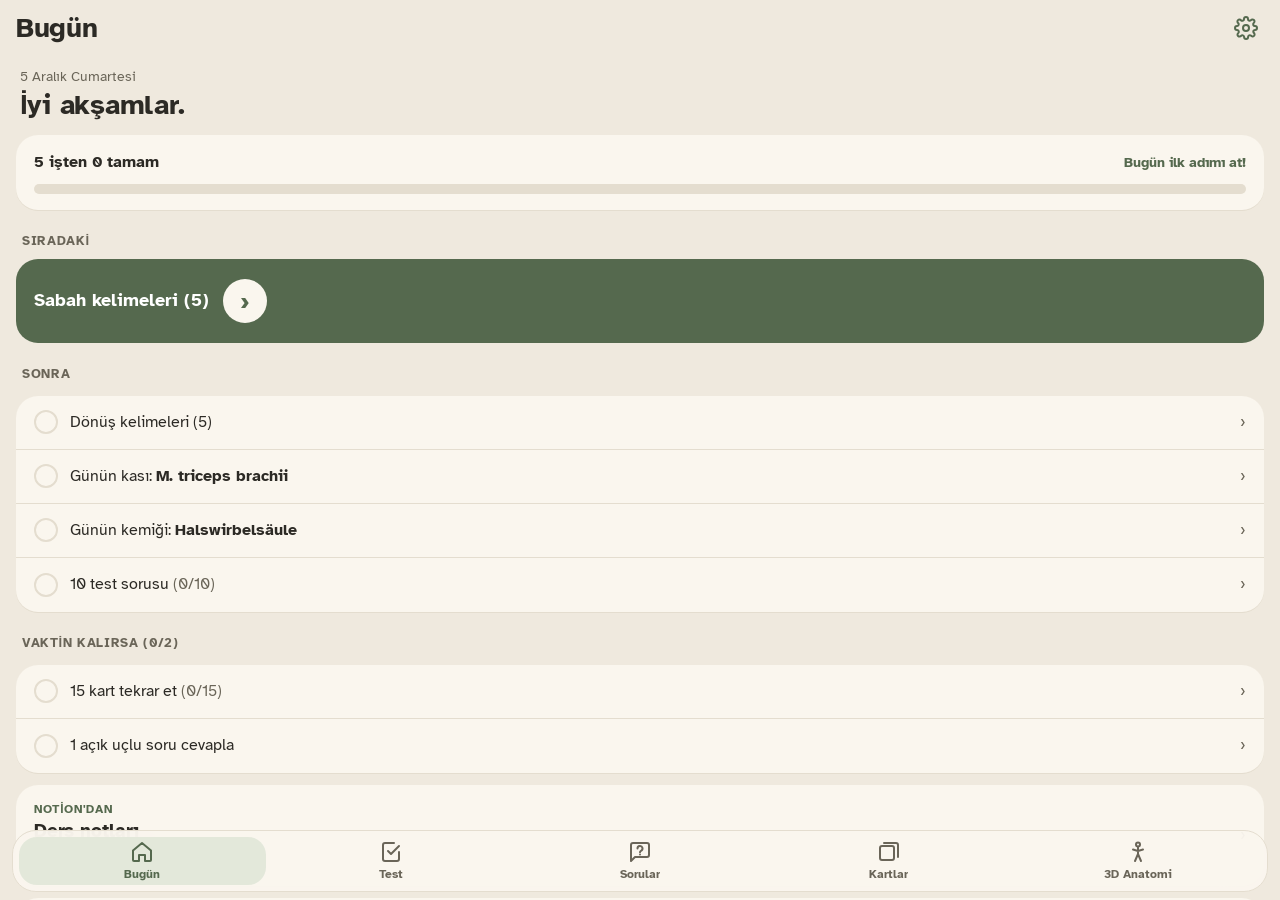
==== commit 9e883b9e: "New look "Keten": warm linen ground with sage as the only accent, warm dark theme; Bugün shows greet" ====
--- a/index.html
+++ b/index.html
@@ -7,8 +7,8 @@
   <meta name="referrer" content="no-referrer">
   <title>FizyoLern</title>
   <meta name="description" content="Günlük fizyoterapi çalışması: testler, açık uçlu sorular, kelime kartları ve 3D anatomi.">
-  <meta name="theme-color" content="#eef1ec" media="(prefers-color-scheme: light)">
-  <meta name="theme-color" content="#18201b" media="(prefers-color-scheme: dark)">
+  <meta name="theme-color" content="#efe9de" media="(prefers-color-scheme: light)">
+  <meta name="theme-color" content="#1f1b18" media="(prefers-color-scheme: dark)">
   <meta name="apple-mobile-web-app-capable" content="yes">
   <meta name="mobile-web-app-capable" content="yes">
   <meta name="apple-mobile-web-app-status-bar-style" content="black-translucent">
--- a/css/style.css
+++ b/css/style.css
@@ -1,4 +1,4 @@
-/* Thema „Adaçayı“: ruhiges Salbeigrün, gebrochenes Weiß, gut lesbare Schrift (Atkinson Hyperlegible, OFL – fonts/OFL.txt) */
+/* Thema „Keten“: warmes Leinen, Salbeigrün als einziger Akzent, keine grellen Farben; gut lesbare Schrift (Atkinson Hyperlegible, OFL – fonts/OFL.txt) */
 @font-face { font-family: 'Atkinson Hyperlegible'; font-style: normal; font-weight: 400; font-display: swap;
   src: url('../fonts/atkinson-hyperlegible-latin-400-normal.woff2') format('woff2'); unicode-range: U+0000-00FF,U+0131,U+0152-0153,U+02BB-02BC,U+02C6,U+02DA,U+02DC,U+0304,U+0308,U+0329,U+2000-206F,U+20AC,U+2122,U+2191,U+2193,U+2212,U+2215,U+FEFF,U+FFFD; }
 @font-face { font-family: 'Atkinson Hyperlegible'; font-style: normal; font-weight: 400; font-display: swap;
@@ -9,45 +9,47 @@
   src: url('../fonts/atkinson-hyperlegible-latin-ext-700-normal.woff2') format('woff2'); unicode-range: U+0100-02BA,U+02BD-02C5,U+02C7-02CC,U+02CE-02D7,U+02DD-02FF,U+0304,U+0308,U+0329,U+1D00-1DBF,U+1E00-1E9F,U+1EF2-1EFF,U+2020,U+20A0-20AB,U+20AD-20C0,U+2113,U+2C60-2C7F,U+A720-A7FF; }
 
 :root {
-  --bg: #eef1ec;
-  --card: #fafbf8;
-  --text: #26302a;
-  --muted: #5b685f;
-  --line: #dbe2d9;
-  --accent: #4f7a63;
-  --accent-soft: #dfeadf;
-  --on-accent: #f7faf6;
-  --good: #3f7d55;
-  --good-soft: #dfeee2;
-  --bad: #b4513f;
-  --bad-soft: #f6e3dd;
-  --warn: #875c10;
-  --warn-soft: #f5ead3;
+  --bg: #efe9de;
+  --card: #faf6ee;
+  --text: #2c2a25;
+  --muted: #6a6558;
+  --line: #e4ddcf;
+  --accent: #55694e;
+  --accent-soft: #e3e8da;
+  --on-accent: #ffffff;
+  --good: #4d6b4a;
+  --good-soft: #e1e9d9;
+  --bad: #9c4635;
+  --bad-soft: #f3e0d6;
+  --warn: #7d5a1a;
+  --warn-soft: #f1e4c8;
   --muscle: #b8383b;
   --bone: #c9b48a;
-  --joint: #3b82f6;
-  --shadow: 0 1px 0 #dbe2d9;
-  --tabbar-h: 56px;
+  --joint: #4a78b0;
+  --shadow: 0 1px 0 #e4ddcf;
+  --tabbar-h: 76px;
   --safe-b: env(safe-area-inset-bottom, 0px);
   --safe-t: env(safe-area-inset-top, 0px);
   color-scheme: light dark;
 }
+/* dunkel: warmes Braun-Grau wie ein Zimmer bei Lampenlicht */
 @media (prefers-color-scheme: dark) {
   :root {
-    --bg: #18201b;
-    --card: #212b25;
-    --text: #e3ebe4;
-    --muted: #96a59a;
-    --line: #2f3b33;
-    --accent: #8dbb9f;
-    --accent-soft: #263a2e;
-    --on-accent: #18201b;
-    --good: #8dc79f;
-    --good-soft: #233a2b;
-    --bad: #e3907e;
-    --bad-soft: #3d2420;
-    --warn: #e0b56a;
-    --warn-soft: #3a2f1b;
+    --bg: #1f1b18;
+    --card: #2a2521;
+    --text: #ece4d8;
+    --muted: #b3a797;
+    --line: #3a332c;
+    --accent: #a9bd9a;
+    --accent-soft: #343a2c;
+    --on-accent: #1f1b18;
+    --good: #a9c79a;
+    --good-soft: #2f3a2a;
+    --bad: #e39a85;
+    --bad-soft: #40271f;
+    --warn: #dfb878;
+    --warn-soft: #3d3220;
+    --joint: #86aede;
     --shadow: none;
   }
 }
@@ -82,25 +84,27 @@
 }
 
 /* ───── Tabbar ───── */
+/* schwebende, abgerundete Leiste; der aktive Tab liegt auf einem weichen Salbei-Feld */
 .tabbar {
-  position: fixed; left: 0; right: 0; bottom: 0; z-index: 30;
-  display: flex; justify-content: space-around;
-  height: calc(var(--tabbar-h) + var(--safe-b)); padding-bottom: var(--safe-b);
-  background: color-mix(in srgb, var(--card) 88%, transparent);
+  position: fixed; left: 12px; right: 12px; bottom: max(8px, calc(var(--safe-b) - 12px)); z-index: 30;
+  display: flex; justify-content: space-around; gap: 2px;
+  height: 62px; padding: 6px;
+  background: color-mix(in srgb, var(--card) 94%, transparent);
   backdrop-filter: blur(20px); -webkit-backdrop-filter: blur(20px);
-  border-top: 0.5px solid var(--line);
+  border: 1px solid var(--line); border-radius: 24px;
 }
 .tabbar a {
-  flex: 1; display: flex; flex-direction: column; align-items: center; justify-content: center; gap: 2px;
-  color: var(--muted); text-decoration: none; font-size: 10.5px; font-weight: 600;
-}
-.tabbar a.active { color: var(--accent); }
+  flex: 1; min-width: 0; display: flex; flex-direction: column; align-items: center; justify-content: center; gap: 2px;
+  color: var(--muted); text-decoration: none; font-size: 11.5px; font-weight: 700; border-radius: 18px;
+}
+.tabbar a span { white-space: nowrap; overflow: hidden; text-overflow: ellipsis; max-width: 100%; }
+.tabbar a.active { color: var(--accent); background: var(--accent-soft); }
 .tabbar a[hidden] { display: none; }
 .list a.pr-now { box-shadow: inset 3px 0 0 var(--accent); }
 .list .progress { margin-top: 6px; }
 
 /* ───── Karten & Elemente ───── */
-.card { background: var(--card); border-radius: 18px; padding: 16px; margin: 12px 0; box-shadow: var(--shadow); }
+.card { background: var(--card); border-radius: 22px; padding: 16px 18px; margin: 12px 0; box-shadow: var(--shadow); }
 .card h2 { margin: 0 0 4px; font-size: 19px; letter-spacing: -.01em; }
 .card h3 { margin: 14px 0 4px; font-size: 13px; text-transform: uppercase; letter-spacing: .04em; color: var(--muted); }
 .card p { margin: 6px 0; }
@@ -115,7 +119,7 @@
 
 .btn {
   display: inline-flex; align-items: center; justify-content: center; gap: 6px;
-  border: 0; border-radius: 14px; padding: 12px 16px; font-weight: 700; cursor: pointer;
+  border: 0; border-radius: 16px; padding: 12px 16px; font-weight: 700; cursor: pointer;
   background: var(--accent); color: var(--on-accent); text-decoration: none; min-height: 44px;
 }
 .btn.block { width: 100%; }
@@ -132,12 +136,12 @@
 .chip.on { background: var(--accent); border-color: var(--accent); color: var(--on-accent); }
 .chips { display: flex; gap: 6px; flex-wrap: wrap; }
 
-.list { background: var(--card); border-radius: 18px; overflow: hidden; margin: 12px 0; box-shadow: var(--shadow); }
-.list > * { display: flex; align-items: center; gap: 12px; padding: 13px 16px; border-bottom: 0.5px solid var(--line); text-decoration: none; color: inherit; background: none; border-left: 0; border-right: 0; border-top: 0; width: 100%; text-align: left; cursor: pointer; }
+.list { background: var(--card); border-radius: 22px; overflow: hidden; margin: 12px 0; box-shadow: var(--shadow); }
+.list > * { display: flex; align-items: center; gap: 12px; padding: 14px 18px; min-height: 54px; border-bottom: 0.5px solid var(--line); text-decoration: none; color: inherit; background: none; border-left: 0; border-right: 0; border-top: 0; width: 100%; text-align: left; cursor: pointer; }
 .list > *:last-child { border-bottom: 0; }
 .list .grow { flex: 1; min-width: 0; }
 .list .chev { color: var(--muted); }
-.section-title { margin: 22px 4px 6px; font-size: 13px; font-weight: 700; text-transform: uppercase; letter-spacing: .05em; color: var(--muted); }
+.section-title { margin: 22px 6px 8px; font-size: 13px; font-weight: 700; text-transform: uppercase; letter-spacing: .05em; color: var(--muted); }
 
 .badge { font-size: 12px; font-weight: 700; padding: 2px 8px; border-radius: 999px; background: var(--bg); color: var(--muted); white-space: nowrap; }
 .badge.good { background: var(--good-soft); color: var(--good); }
@@ -148,12 +152,21 @@
 .badge.joint { background: color-mix(in srgb, var(--joint) 18%, transparent); color: color-mix(in srgb, var(--joint) 62%, var(--text)); }
 
 /* ───── Heute ───── */
-.hero { display: flex; align-items: center; gap: 14px; }
-.ring { width: 64px; height: 64px; flex: none; }
-.ring circle { fill: none; stroke-width: 7; }
-.ring .bg { stroke: var(--line); }
-.ring .fg { stroke: var(--accent); stroke-linecap: round; transition: stroke-dashoffset .6s; transform: rotate(-90deg); transform-origin: 50% 50%; }
-.streak { font-size: 14px; font-weight: 700; color: var(--warn); }
+.hello { padding: 6px 4px 2px; }
+.hello h2 { margin: 2px 0 0; font-size: 28px; line-height: 1.15; letter-spacing: -.01em; }
+.prog-card { display: flex; flex-direction: column; gap: 10px; }
+.bar { height: 10px; border-radius: 999px; background: var(--line); overflow: hidden; }
+.bar > div { height: 100%; border-radius: 999px; background: var(--accent); transition: width .6s; }
+.streak { font-size: 14px; font-weight: 700; color: var(--accent); }
+/* „Sıradaki“: die eine Aufgabe, die jetzt dran ist */
+.next { display: flex; align-items: center; gap: 14px; min-height: 84px; padding: 18px; margin: 0 0 12px; border-radius: 22px;
+  background: var(--accent); color: var(--on-accent); text-decoration: none; font-size: 18px; font-weight: 700; line-height: 1.3; }
+.next .muted { color: inherit; opacity: .9; font-size: 14px; font-weight: 400; }
+.next .go { flex: none; width: 44px; height: 44px; border-radius: 50%; background: var(--card); color: var(--accent); display: grid; place-items: center; font-size: 24px; }
+.next:active { transform: scale(.99); }
+.done-list { padding: 0 6px; }
+.done-list a { display: flex; align-items: center; gap: 10px; min-height: 40px; color: var(--muted); text-decoration: none; font-size: 15px; }
+.done-list .tick { color: var(--accent); font-weight: 700; }
 .task { display: flex; align-items: center; gap: 12px; }
 .check { width: 24px; height: 24px; border-radius: 50%; border: 2px solid var(--line); flex: none; display: grid; place-items: center; font-size: 12px; font-weight: 700; color: var(--muted); }
 .check.done { background: var(--good); border-color: var(--good); font-size: 14px; color: var(--on-accent); }
@@ -256,6 +269,7 @@
 body.focus3d .hud-more { display: none; }
 /* zugeklappte Karten auf „Bugün“ (Muskel/Knochen des Tages) */
 details.fold > summary { list-style: none; gap: 10px; }
+details.fold > summary .grow { flex: 1; min-width: 0; }
 details.fold > summary::-webkit-details-marker { display: none; }
 details.fold > summary .chev { transition: transform .2s; color: var(--muted); font-size: 20px; }
 details.fold[open] > summary .chev { transform: rotate(90deg); }
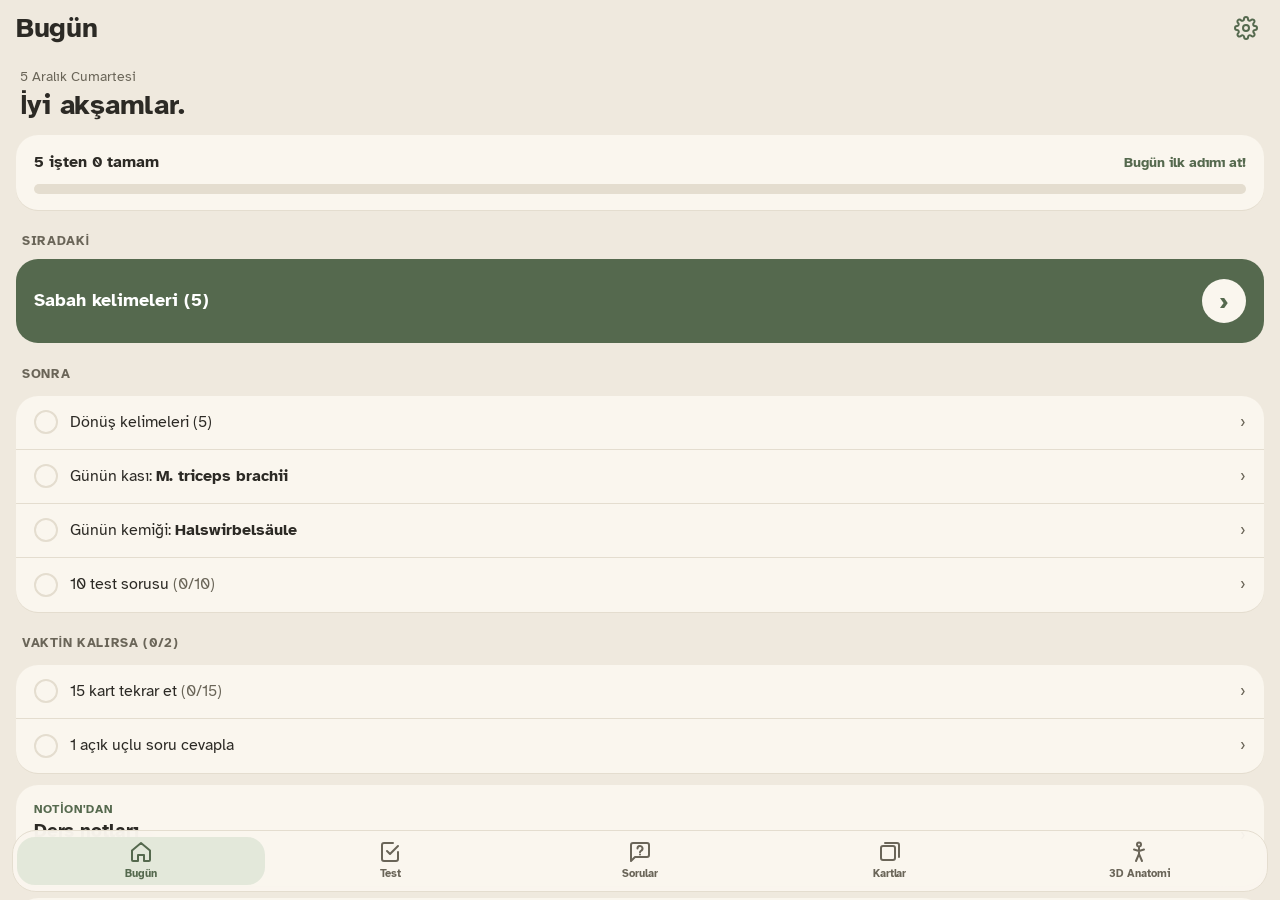
==== commit 612d5a85: "3D: Detaylar button works again (the layers chip had taken the same id, so the sheet button got no h" ====
--- a/index.html
+++ b/index.html
@@ -50,7 +50,7 @@
           <button class="chip" id="lmBtn" data-i18n="hud.points">Noktalar</button>
           <button class="chip" id="isolateBtn" data-i18n="hud.isolate">İzole</button>
           <button class="chip" id="pqBtn" data-i18n="pq.title">🎯 Noktayı bul</button>
-          <button class="chip" id="moreBtn" data-i18n="hud.more">🎚 Katman</button>
+          <button class="chip" id="layersBtn" data-i18n="hud.more">🎚 Katman</button>
         </div>
         <div class="hud-more" id="hudMore" hidden>
         <div class="chips depth-chips">
--- a/css/style.css
+++ b/css/style.css
@@ -88,14 +88,14 @@
 .tabbar {
   position: fixed; left: 12px; right: 12px; bottom: max(8px, calc(var(--safe-b) - 12px)); z-index: 30;
   display: flex; justify-content: space-around; gap: 2px;
-  height: 62px; padding: 6px;
+  height: 62px; padding: 6px 4px;
   background: color-mix(in srgb, var(--card) 94%, transparent);
   backdrop-filter: blur(20px); -webkit-backdrop-filter: blur(20px);
   border: 1px solid var(--line); border-radius: 24px;
 }
 .tabbar a {
   flex: 1; min-width: 0; display: flex; flex-direction: column; align-items: center; justify-content: center; gap: 2px;
-  color: var(--muted); text-decoration: none; font-size: 11.5px; font-weight: 700; border-radius: 18px;
+  color: var(--muted); text-decoration: none; font-size: 11px; font-weight: 700; letter-spacing: -.01em; border-radius: 18px;
 }
 .tabbar a span { white-space: nowrap; overflow: hidden; text-overflow: ellipsis; max-width: 100%; }
 .tabbar a.active { color: var(--accent); background: var(--accent-soft); }
@@ -161,6 +161,7 @@
 /* „Sıradaki“: die eine Aufgabe, die jetzt dran ist */
 .next { display: flex; align-items: center; gap: 14px; min-height: 84px; padding: 18px; margin: 0 0 12px; border-radius: 22px;
   background: var(--accent); color: var(--on-accent); text-decoration: none; font-size: 18px; font-weight: 700; line-height: 1.3; }
+.next .grow { flex: 1; min-width: 0; }
 .next .muted { color: inherit; opacity: .9; font-size: 14px; font-weight: 400; }
 .next .go { flex: none; width: 44px; height: 44px; border-radius: 50%; background: var(--card); color: var(--accent); display: grid; place-items: center; font-size: 24px; }
 .next:active { transform: scale(.99); }
